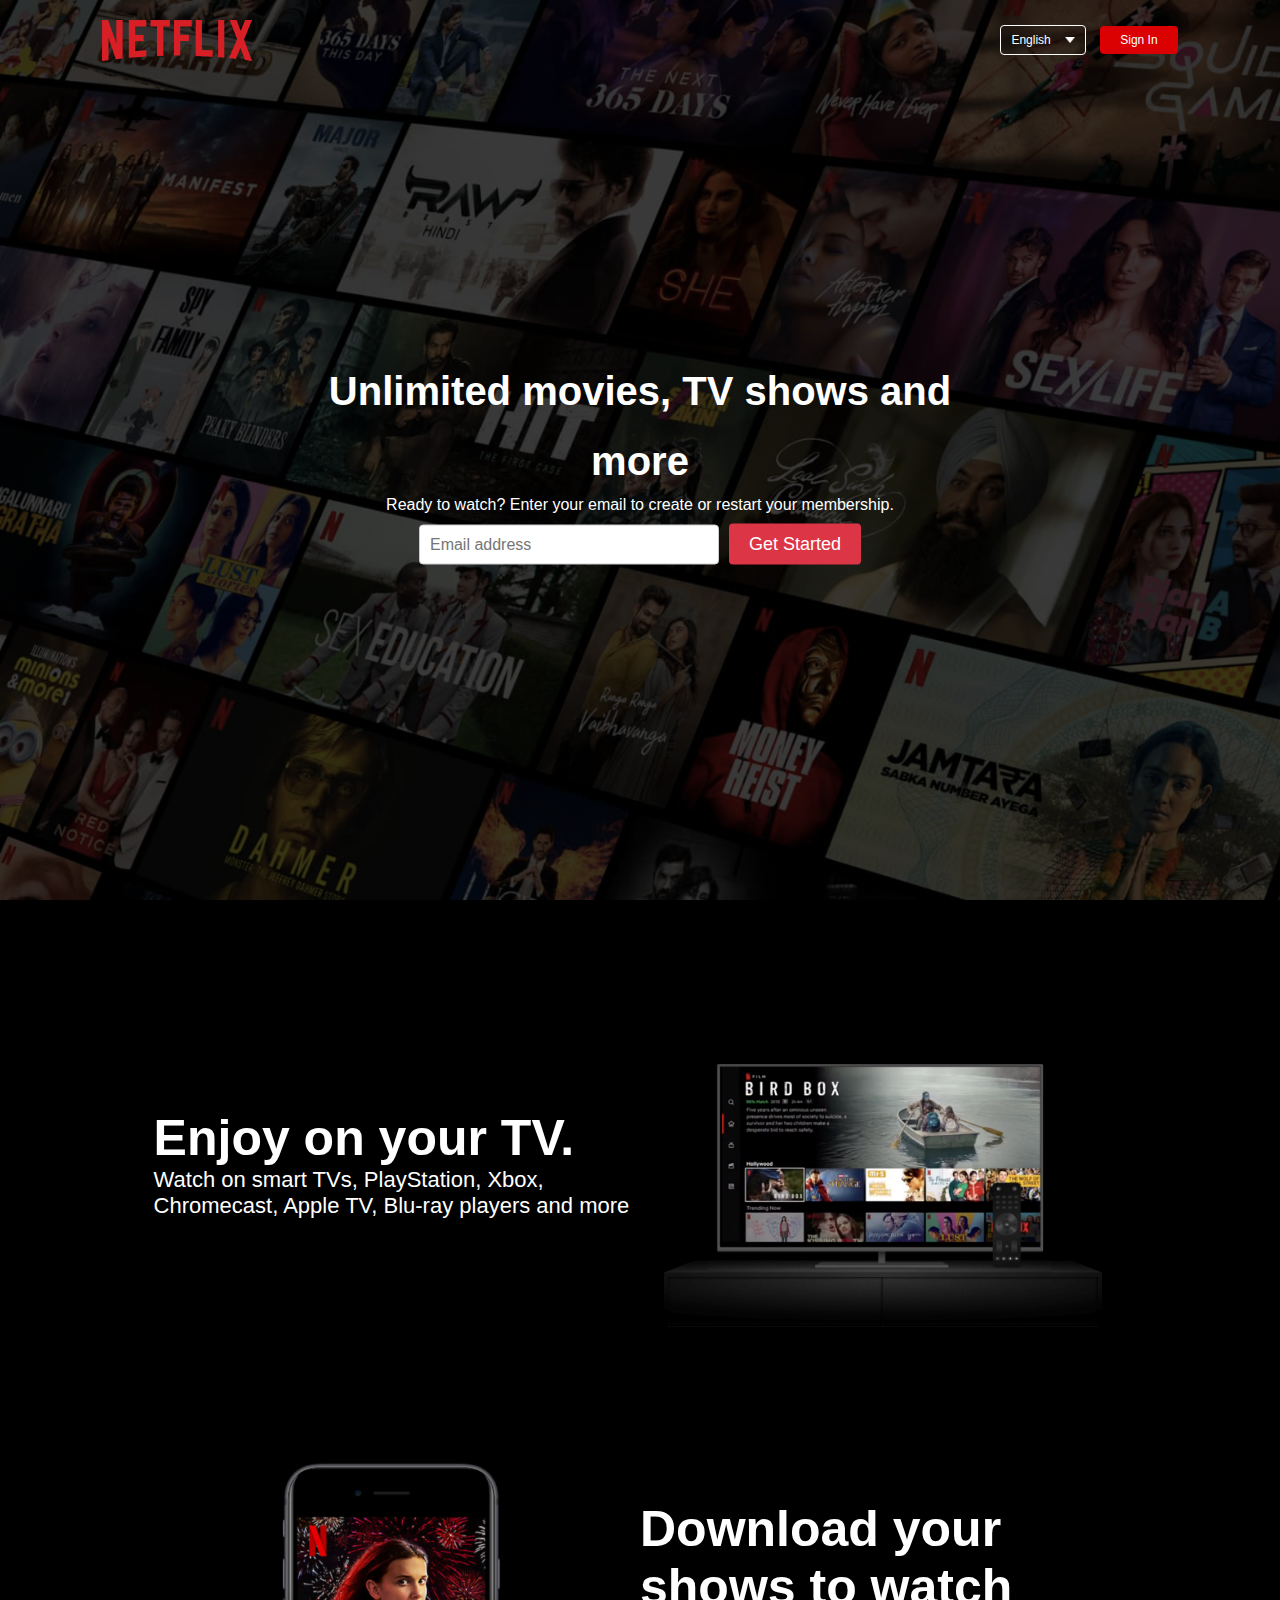
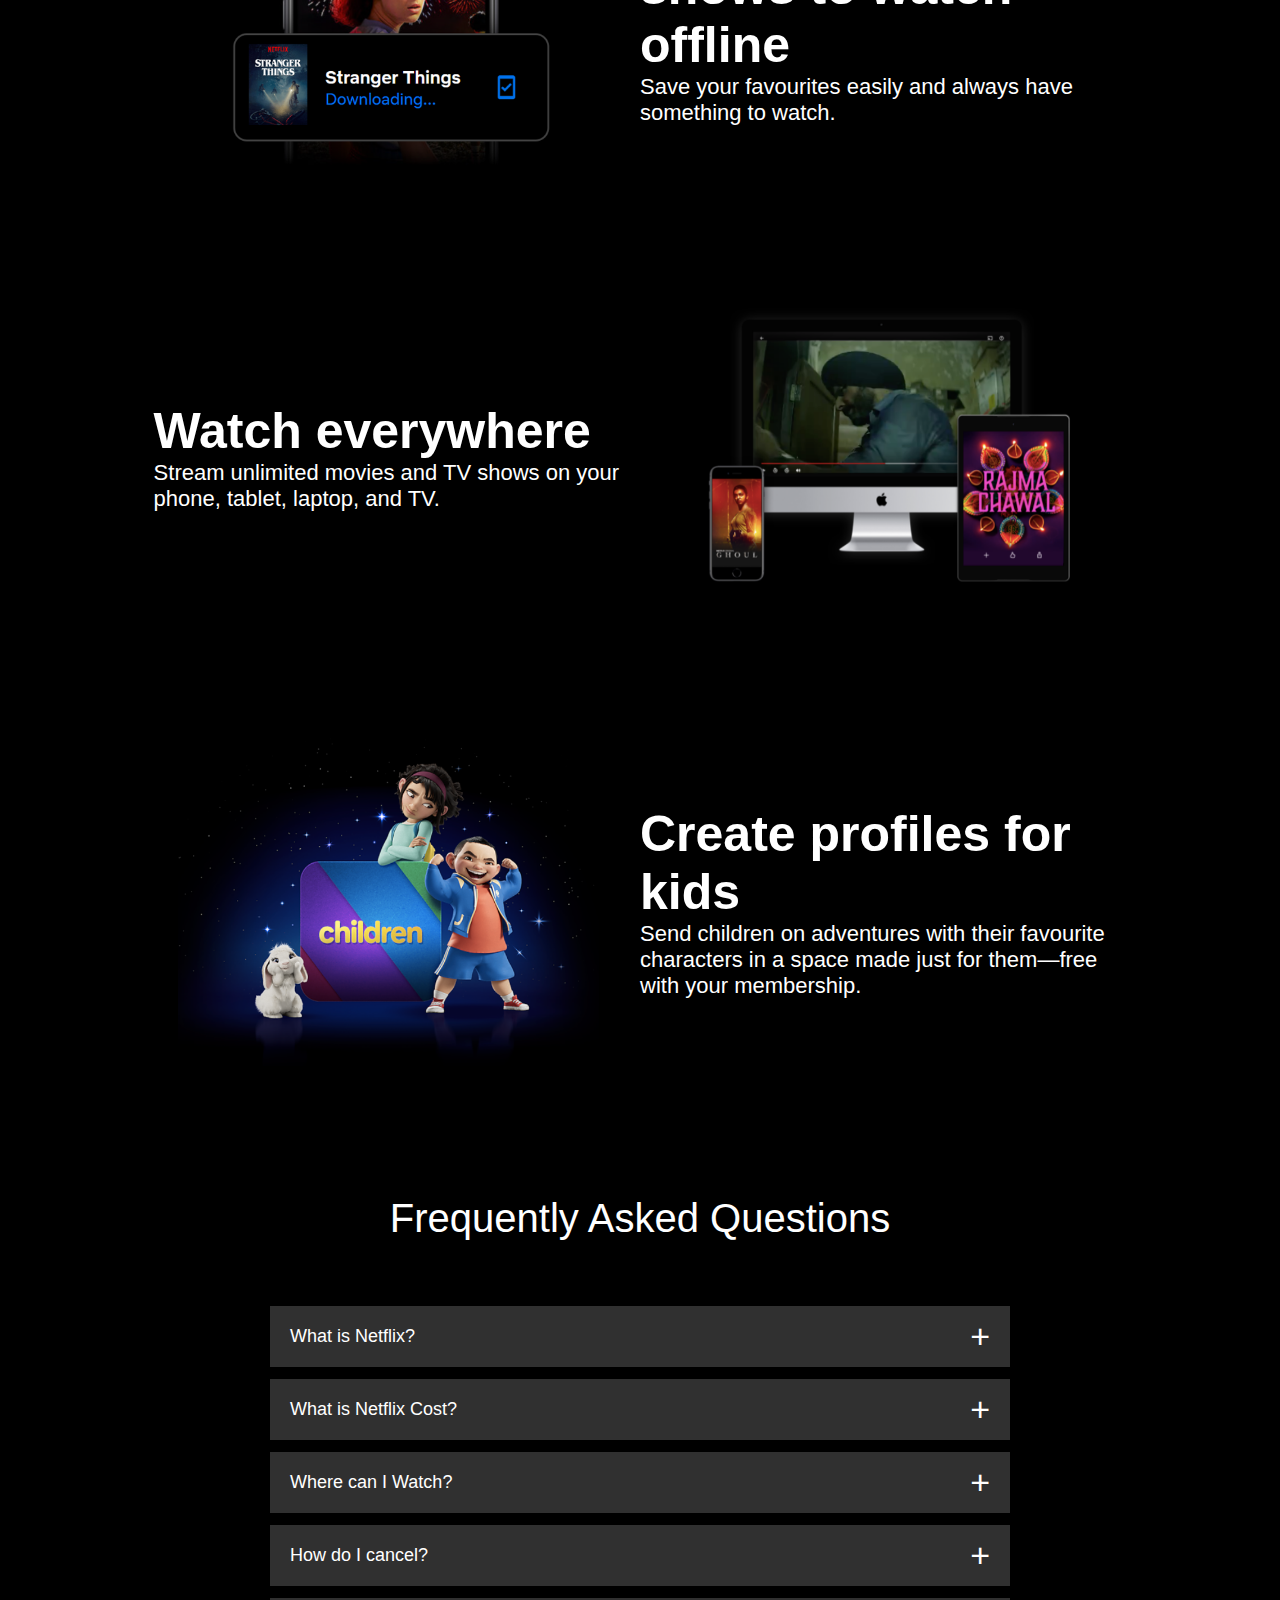
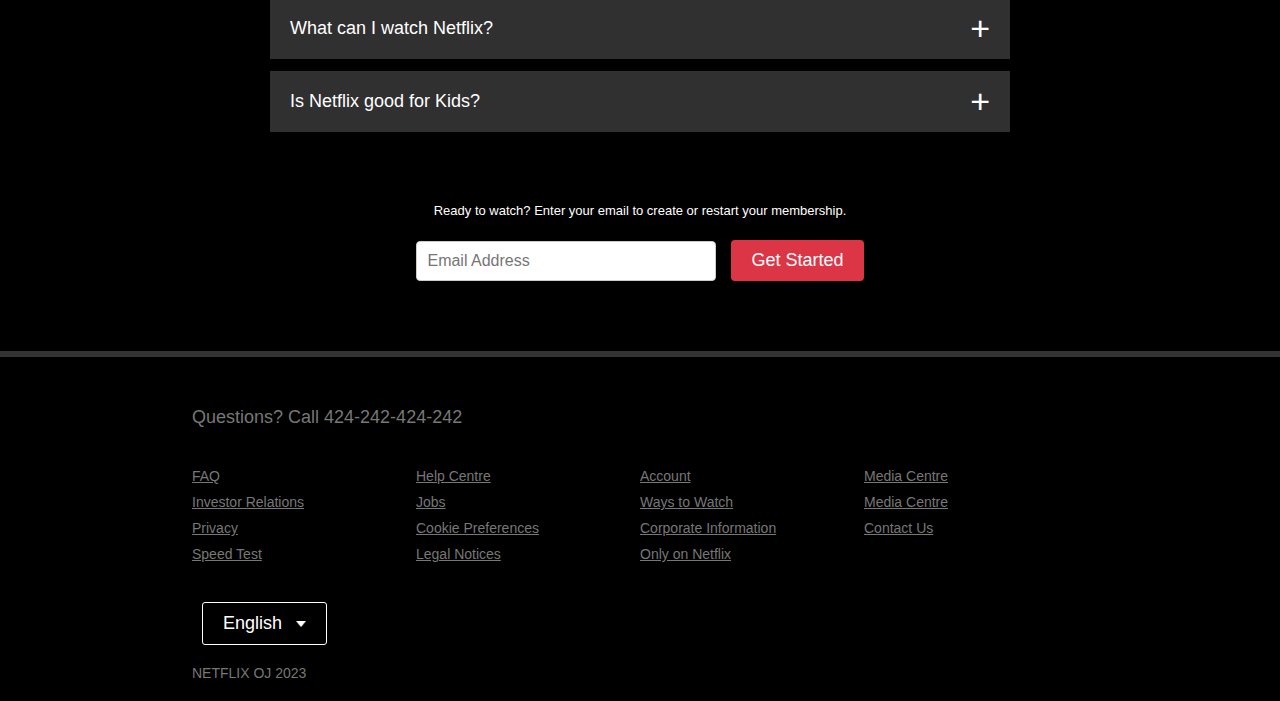
==== index.html @ 1d50f998 "update netflix and add new features" ====
<!DOCTYPE html>
<html lang="en">
  <head>
    <meta charset="UTF-8" />
    <meta name="viewport" content="width=device-width, initial-scale=1.0" />
    <title>Netflix CLone</title>
    <link rel="shortcut icon" href="./images/Netflix_icon.svg.png">
    <link rel="stylesheet" href="./styles.css" />
  </head>
  <body>
    <div class="header">
      <!-------------------        NavBar     -------------->
      <nav>
        <img src="./images/logo.png" class="logo" />
        <div>
          <button class="language-btn">
            English <img src="./images/down-icon.png" alt="" />
          </button>
          <button>Sign In</button>
        </div>
      </nav>
      <!-------------------   Header Content     -------------->

      <div class="header-content">
        <h1>Unlimited movies, TV shows and more</h1>
        <p>
          Ready to watch? Enter your email to create or restart your membership.
        </p>
        <div class="container">
          <input type="email" placeholder="Email address">
          <button>Get Started </button>
        </div>
      </div>
    </div>

    <!-- Features -->

    <div class="features">
      <div class="row">
        <div class="text-col">
          <h2>Enjoy on your TV.</h2>
          <p>
            Watch on smart TVs, PlayStation, Xbox, Chromecast, Apple TV, Blu-ray
            players and more
          </p>
        </div>
        <div class="img-col">
          <img src="images/feature-1.png" alt="" />
        </div>
      </div>

      <div class="row">
        <div class="img-col">
          <img src="images/feature-2.png" alt="" />
        </div>
        <div class="text-col">
          <h2>Download your shows to watch offline</h2>
          <p>Save your favourites easily and always have something to watch.</p>
        </div>
      </div>

      <div class="row">
        <div class="text-col">
          <h2>Watch everywhere</h2>
          <p>
            Stream unlimited movies and TV shows on your phone, tablet, laptop,
            and TV.
          </p>
        </div>
        <div class="img-col">
          <img src="images/feature-3.png" alt="" />
        </div>
      </div>

      <div class="row">
        <div class="img-col">
          <img src="images/feature-4.png" alt="" />
        </div>
        <div class="text-col">
          <h2>Create profiles for kids</h2>
          <p>
            Send children on adventures with their favourite characters in a
            space made just for them—free with your membership.
          </p>
        </div>
      </div>
    </div>

    <!-- Faq Section -->
    <div class="faq">
<h2>
    Frequently Asked Questions</h2>

</h2>
<ul class="accordian">
    <li>
        <input type="radio" name="accordian" id="first">
        <label for="first">What is Netflix?</label>
        <div class="content">
            <p>Netflix is a streaming service that offers a wide variety of award-winning TV shows, movies, anime, documentaries and more – on thousands of internet-connected devices.

                You can watch as much as you want, whenever you want, without a single ad – all for one low monthly price. There's always something new to discover, and new TV shows and movies are added every week!</p>
        </div>
    </li>
    <li>
        <input type="radio" name="accordian" id="second">
        <label for="second">What is Netflix Cost?</label>
        <div class="content">
            <p>Watch Netflix on your smartphone, tablet, Smart TV, laptop, or streaming device, all for one fixed monthly fee. Plans range from ₹ 149 to ₹ 649 a month. No extra costs, no contracts.</p>
        </div>
    </li>
    <li>
        <input type="radio" name="accordian" id="third">
        <label for="third">Where can I Watch?</label>
        <div class="content">
            <p>Watch anywhere, anytime. Sign in with your Netflix account to watch instantly on the web at netflix.com from your personal computer or on any internet-connected device that offers the Netflix app, including smart TVs, smartphones, tablets, streaming media players and game consoles.

                You can also download your favourite shows with the iOS, Android, or Windows 10 app. Use downloads to watch while you're on the go and without an internet connection. Take Netflix with you anywhere.</p>
        </div>
    </li>
    <li>
        <input type="radio" name="accordian" id="fourth">
        <label for="fourth">How do I cancel?</label>
        <div class="content">
            <p>Netflix is flexible. There are no annoying contracts and no commitments. You can easily cancel your account online in two clicks. There are no cancellation fees – start or stop your account anytime.</p>
        </div>
    </li>
    <li>
        <input type="radio" name="accordian" id="fifth">
        <label for="fifth">What can I watch Netflix?</label>
        <div class="content">
            <p>Netflix has an extensive library of feature films, documentaries, TV shows, anime, award-winning Netflix originals, and more. Watch as much as you want, anytime you want.</p>
        </div>
    </li>
    <li>
        <input type="radio" name="accordian" id="sixth">
        <label for="sixth">Is Netflix good for Kids?</label>
        <div class="content">
            <p>The Netflix Kids experience is included in your membership to give parents control while kids enjoy family-friendly TV shows and films in their own space.

                Kids profiles come with PIN-protected parental controls that let you restrict the maturity rating of content kids can watch and block specific titles you don’t want kids to see.</p>
        </div>
    </li>
</ul>
<small>
    Ready to watch? Enter your email to create or restart your membership.
</small>
<form class="email-signup">
    <input type="email" placeholder="Email Address" />
    <button type="submit">Get Started</button>
  </form>
    </div>


<!-------------------- Footer-------------->

<div class="footer">
    <h2>
        Questions? Call 424-242-424-242    </h2>
        <div class="row">
            <div class="col">
                <a href="#">FAQ</a>
                <a href="#">Investor Relations</a>
                <a href="#">Privacy</a>
                <a href="#">Speed Test</a>
            </div>
            <div class="col">
                <a href="#">
                    Help Centre</a>
                <a href="#">Jobs</a>
                <a href="#">
                    Cookie Preferences</a>
                <a href="#">
                    Legal Notices</a>
            </div>
            <div class="col">
                <a href="#">
                    Account</a>
                <a href="#">Ways to Watch</a>
                <a href="#">
                    Corporate Information</a>
                <a href="#">
                    Only on Netflix</a>
            </div>
            <div class="col">
                <a href="#">
                    Media Centre</a>
                <a href="#">
                    Media Centre</a>
                <a href="#">Contact Us</a>
       
            </div>
        
        </div>
        <button class="language-btn">
            English <img src="./images/down-icon.png" alt="" />
          </button>
          <p class="copyright-text">NETFLIX OJ 2023</p>
</div>
  </body>
</html>
---- styles.css ----
* {
    margin: 0;
    padding: 0;
    font-family: 'Poppins', sans-serif;
    box-sizing: border-box;
}

body {
    background: #000;
    color: white;
}

/* NavBar */

.header {
    width: 100%;
    height: 100vh;
    background-image: linear-gradient(rgba(0, 0, 0, 0.7), rgba(0, 0, 0, 0.7)), url(./images/header-image.png);
    background-size: cover;
    background-position: center;
    padding: 10px 8%;
    position: relative;
}

nav {
    display: flex;
    justify-content: space-between;
    align-items: center;
    padding: 10px 0;
}

.logo {
    width: 150px;
    cursor: pointer;
}


nav button {
    border: 0;
    outline: 0;
    background: #db0001;
    color: #fff;
    padding: 7px 20px;
    font-size: 12px;
    border-radius: 4px;
    margin-left: 10px;
    cursor: pointer;
}

.language-btn {
    display: inline-flex;
    align-items: center;
    background: transparent;
    border: 1px solid #fff;
    padding: 7px 10px;
}


.language-btn img {
    width: 10px;
    margin-left: 14px;
}

/* Header Content */

.header-content {
    position: absolute;
    top: 40%;
    left: 50%;
    transform: translate(-50%, -50%);
    margin-top: 100px;

}

.header-content h1 {
    font-size: 40px;
    line-height: 70px;
    font-weight: 600;
    text-align: center;
}
.language-switcher {
    position: relative;
    display: inline-block;
}

.language-button {
    /* Style the button */
    background-color: black;
    border: 1px solid #ccc;
    padding: 8px 12px;
    cursor: pointer;
}

.language-list {
    position: absolute;
    top: 100%;
    left: 0;
    display: none;
    background-color: white;
    border: 1px solid #ccc;
    z-index: 1;
}

.language-item {
    list-style: none;
    padding: 8px 12px;
    cursor: pointer;
}

.language-list a {
    text-decoration: none;
    color: #333;
}

.language-item:hover {
    background-color: #f0f0f0;
}


.container {
    display: flex;
    /* flex-direction: column; */
    align-items: center;
    justify-content: center;
    margin:auto;
    /* height: 100vh; */
    text-align: center;
    /* margin-top: 10px; */
}
.header-content p{
    text-align: center;
    margin-bottom: 10px;
}
  
  
input[type="email"] {
    width: 300px;
    padding: 10px;
    border: 1px solid #ccc;
    border-radius: 4px;
    font-size: 16px;
    /* margin-bottom: 20px; */
}
  
button {
    background-color: #dc3545;
    color: white;
    padding: 10px 20px;
    border: none;
    border-radius: 4px;
    font-size: 18px;
    cursor: pointer;
    margin-left:10px;
}
  
button:hover {
    background-color: #c82333;
}

/* Features */

.features {
    padding: 50px 12%;
    font-size: 22px;
}

.row {
    display: flex;
    width: 100%;
    align-items: center;
    flex-wrap: wrap;
    padding: 50px 0;

}

.text-col,
.img-col {
    flex-basis: 50%;
    margin-bottom: 20px;
}

.img-col img {
    display: block;
    width: 90%;
    margin: auto;

}

.features h2 {
    font-size: 50px;
    font-weight: 600;
}

/* ------------------------FAQs------------------------ */

.faq {
    padding: 10px 12%;
    text-align: center;
    font-size: 18px;
}

.faq h2 {
    font-weight: 500;
    font-size: 40px;
}

.accordian {
    margin: 60px auto;
    width: 100%;
    max-width: 750px;
}

.accordian li {
    list-style: none;
    width: 100%;
    padding: 5px;
}

.accordian li label {
    display: flex;
    align-items: center;
    padding: 20px;
    font-size: 18px;
    font-weight: 500;
    background: #303030;
    margin-bottom: 2px;
    cursor: pointer;
    position: relative;

}

label::after {
    content: '+';
    font-size: 34px;
    position: absolute;
    right: 20px;
    transition: transform 0.5s;
}

input[type="radio"] {
    display: none;
}

.accordian .content {
    background: #303030;
    text-align: left;
    padding: 0 20px;
    max-height: 0;
    overflow: hidden;
    transition: max-height 0.5s, padding 0.5s;
}

.accordian input[type="radio"]:checked+label+.content {
    max-height: 600px;
    padding: 30px 20px;

}


.accordian input[type="radio"]:checked+label::after {
    transform: rotate(135deg);
}

.faq .email-signup {
    max-width: 600px;
    margin: 20px auto 60px;
}

.faq small {
    font-size: 13px;
}

/*--------------------------Footer----------------------*/

.footer {
    padding: 50px 15% 10px;
    border-top: 6px solid #333;
    color: #777;
}

.footer h2 {
    font-size: 18px;
    font-weight: 400;
    margin-bottom: 30px;

}


.footer .col {
    flex-basis: 25%;
    flex-grow: 1;
    margin-bottom: 20px;
}

.footer .col a {
    display: block;
    color: #777;
    font-size: 14px;
    margin-bottom: 10px;

}

.footer .row {
    align-items: flex-start;
    padding: 10px 0;

}

.footer .language-btn {
    color: white;
    padding: 10px 20px;
    border-radius: 3px;
}

.copyright-text {
    font-size: 14px;
    margin-top: 20px;
    margin-bottom: 10px;
}

/* Media Querries for small Design */

@media only screen and (max-width: 600px) {
    .logo {
        width: 100px;
    }

    nav button {
        padding: 5px 10px;

    }

    nav .language-btn {
        padding: 4px 8px;
    }

    .header-content {
        position: unset;
        transform: none;
        padding-top: 150px;
    }

    .header-content h1 {
        font-size: 30px;
    }

    .email-signup button {
        font-size: 12px;
        padding: 10px 15px;
    }

    .text-col,
    .img-col {
        flex-basis: 100%;
    }

    .features h2 {
        font-size: 30px;
    }

    .features p {
        font-size: 15px;
    }

    .row:nth-child(2),
    .row:nth-child(4) {
        flex-direction: column-reverse;
    }

    .features .row {
        padding: 10px 0;
    }

    .faq h2 {
        font-size: 20px;
    }

    .accordian .content {
        font-size: 14px;
    }

    .accordian li label {
        padding: 10px;
        font-size: 14px;
    }

    label::after {
        font-size: 22px;

    }


}
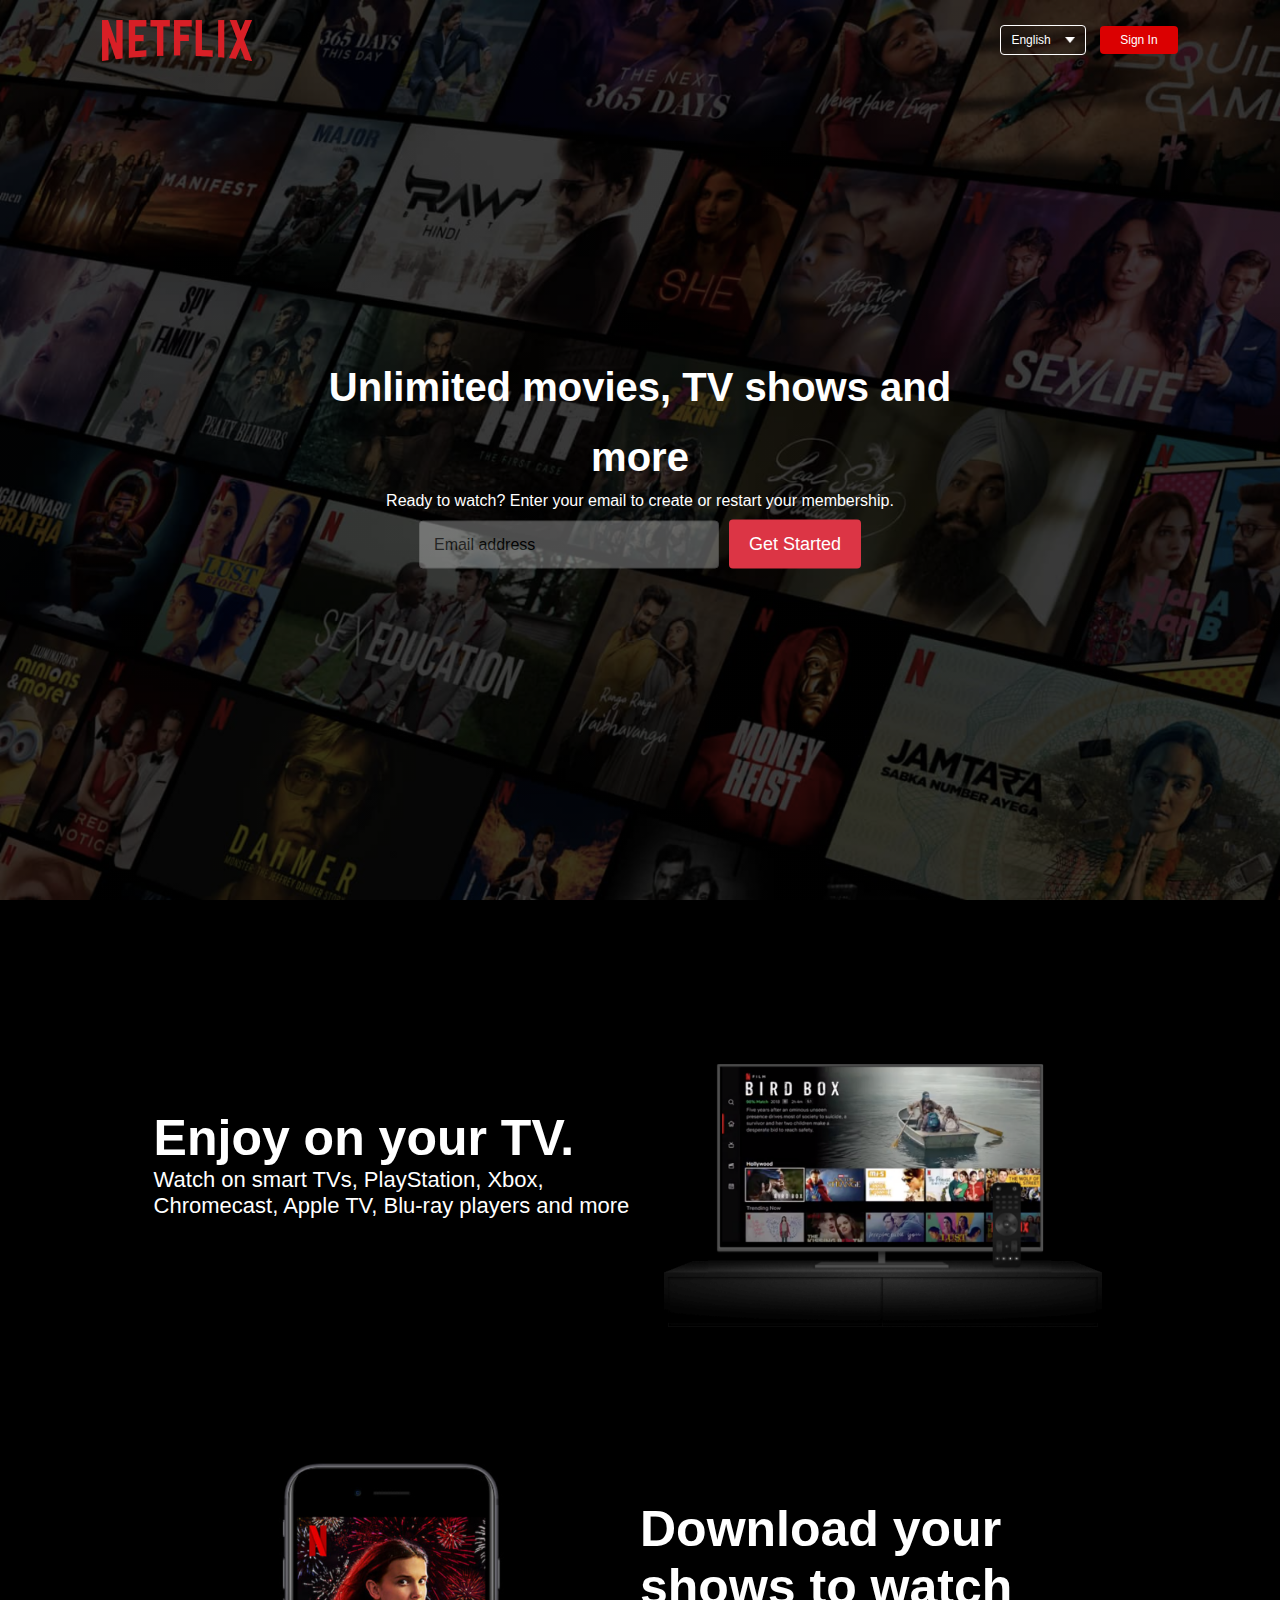
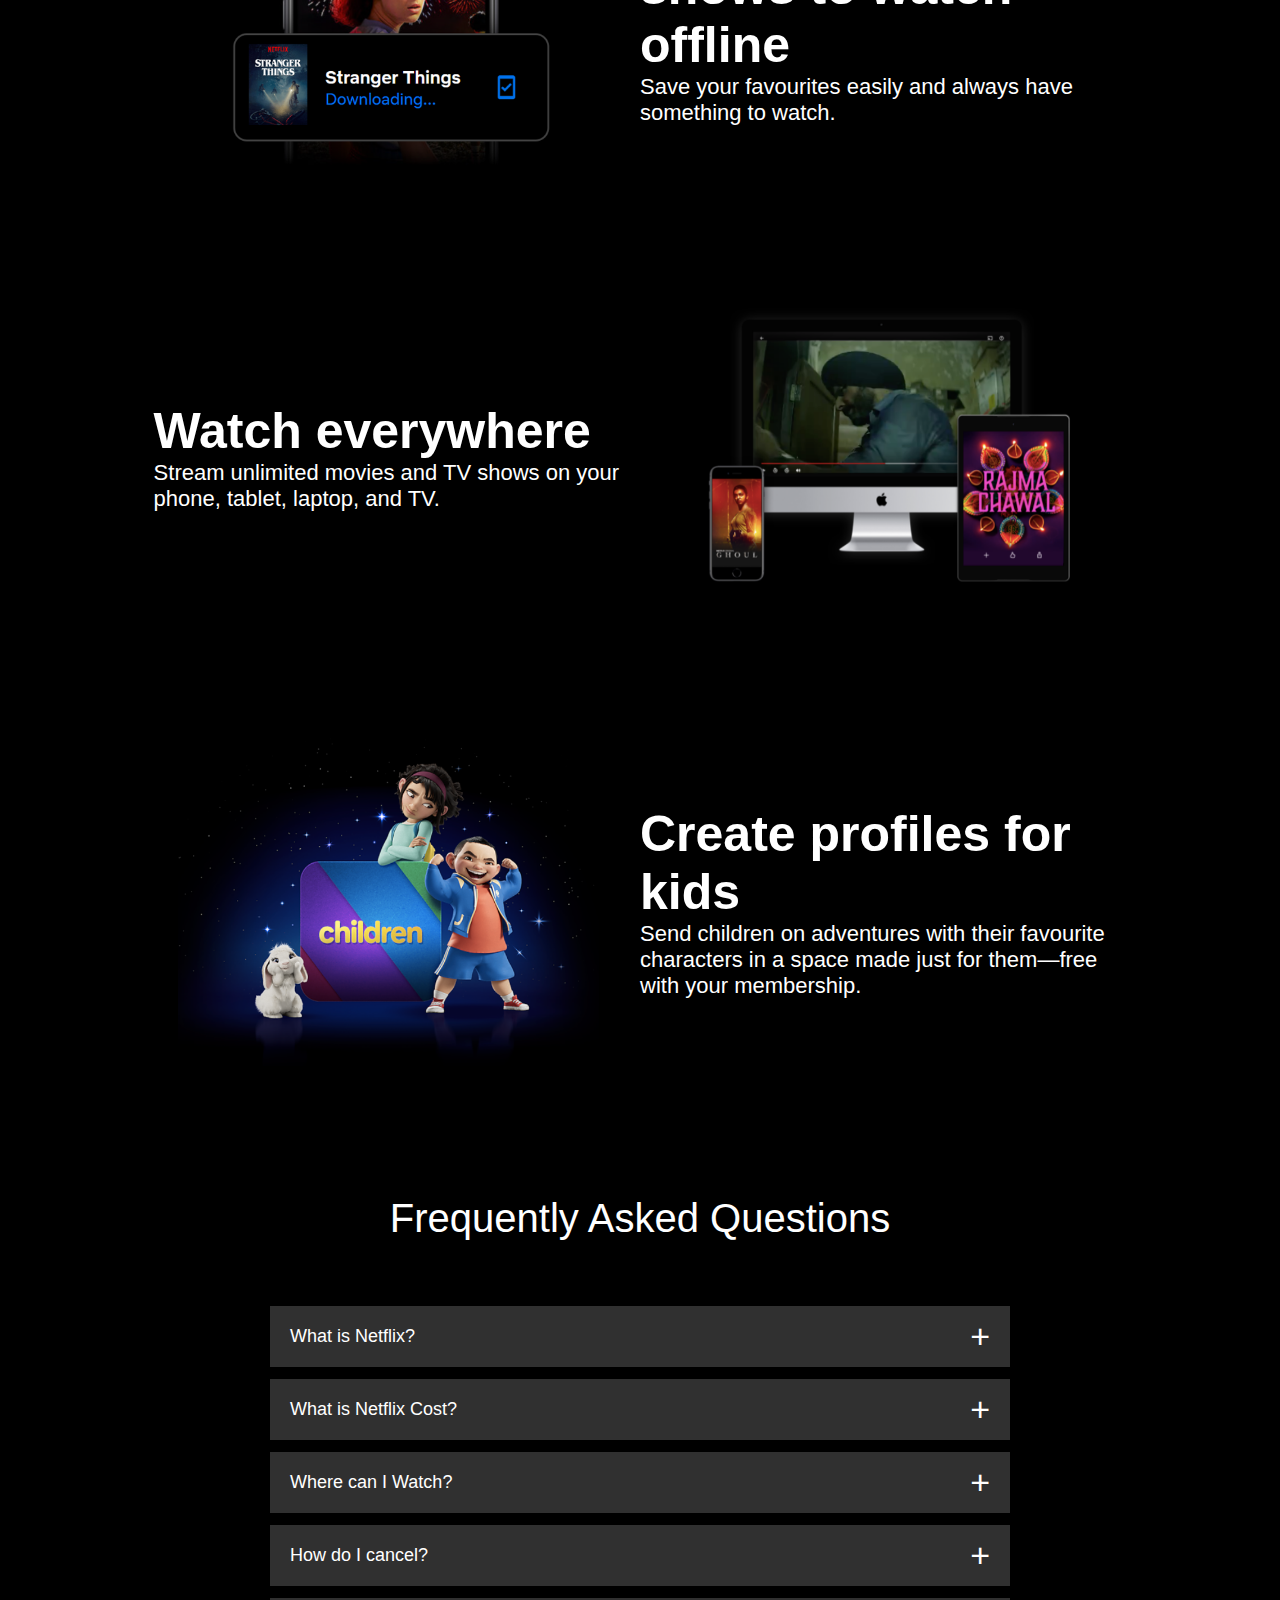
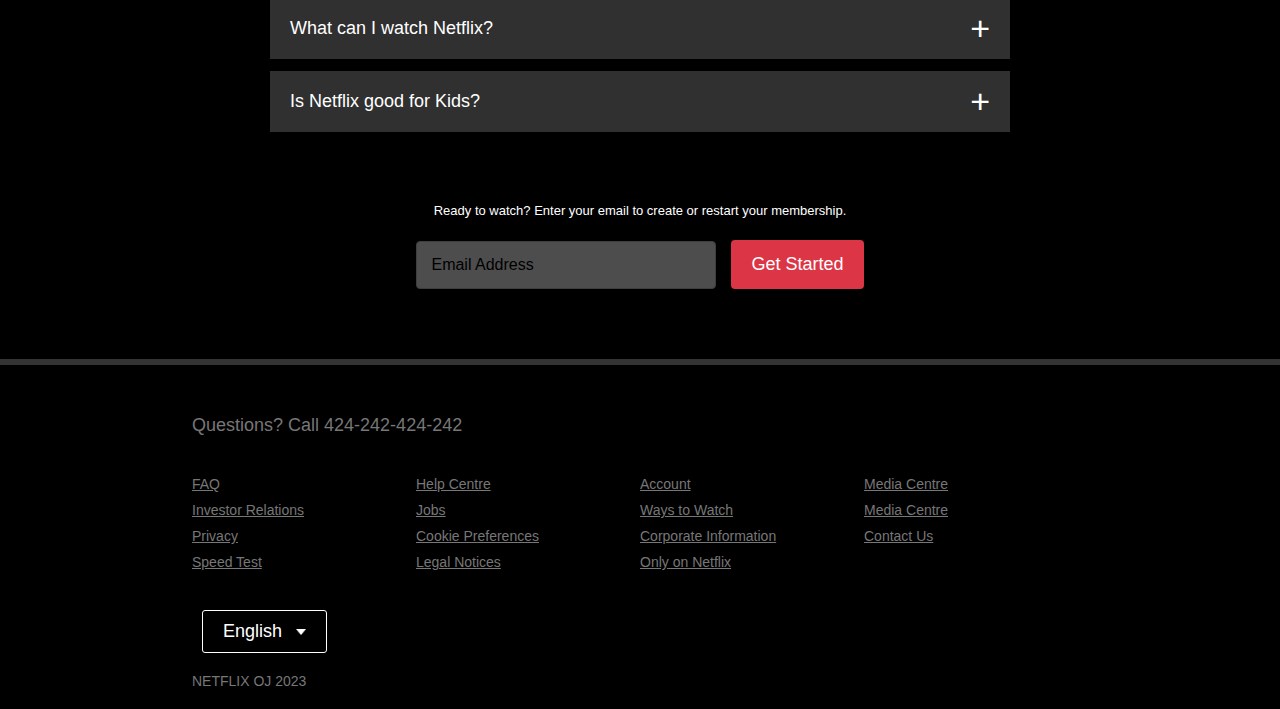
==== commit bb329d8b: "update logo" ====
--- a/index.html
+++ b/index.html
@@ -4,7 +4,7 @@
     <meta charset="UTF-8" />
     <meta name="viewport" content="width=device-width, initial-scale=1.0" />
     <title>Netflix CLone</title>
-    <link rel="shortcut icon" href="./images/Netflix_icon.svg.png">
+    <link rel="shortcut icon" href="./images/icons8-netflix-96.png">
     <link rel="stylesheet" href="./styles.css" />
   </head>
   <body>
--- a/styles.css
+++ b/styles.css
@@ -78,10 +78,7 @@
     font-weight: 600;
     text-align: center;
 }
-.language-switcher {
-    position: relative;
-    display: inline-block;
-}
+
 
 .language-button {
     /* Style the button */
@@ -135,17 +132,21 @@
   
 input[type="email"] {
     width: 300px;
-    padding: 10px;
+    padding: 14px;
     border: 1px solid #ccc;
     border-radius: 4px;
     font-size: 16px;
+    opacity: 0.3;
     /* margin-bottom: 20px; */
+}
+input[type="email"]::placeholder {
+    color: black; 
 }
   
 button {
     background-color: #dc3545;
     color: white;
-    padding: 10px 20px;
+    padding: 14px 20px;
     border: none;
     border-radius: 4px;
     font-size: 18px;
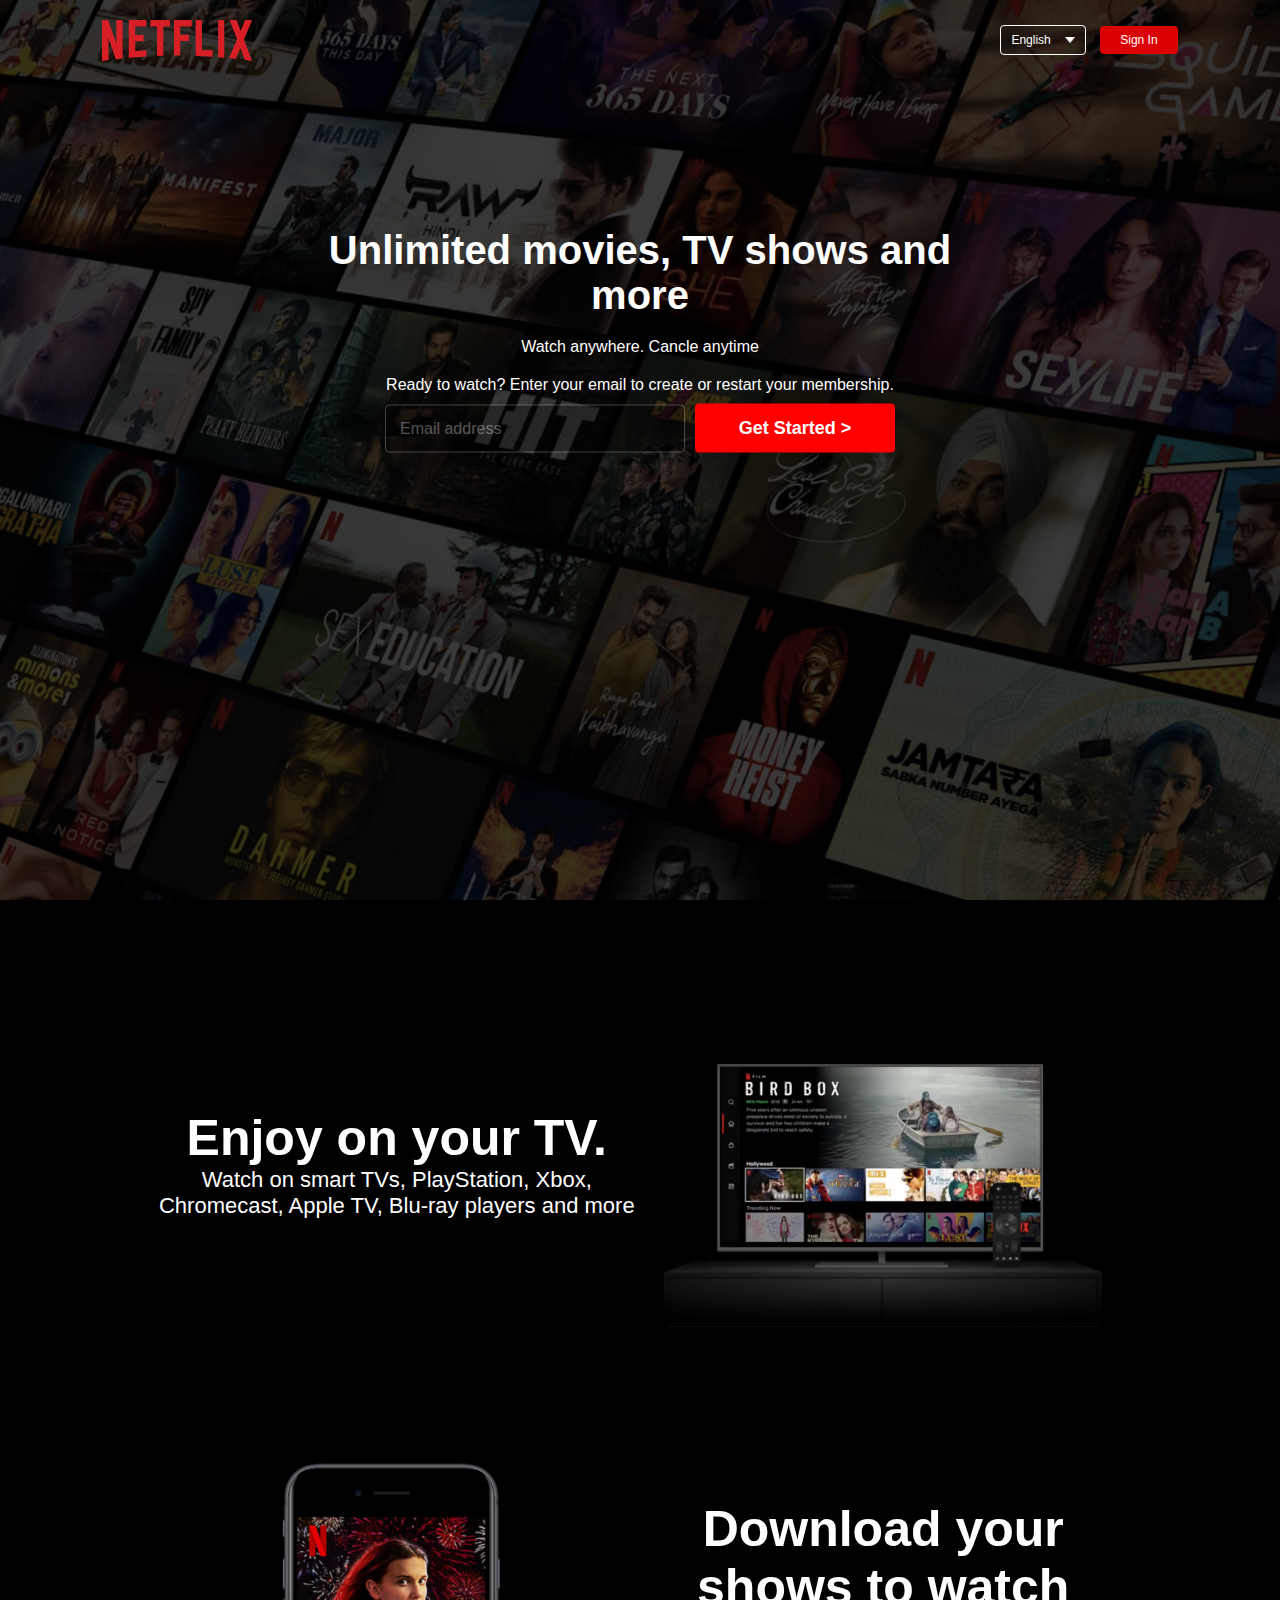
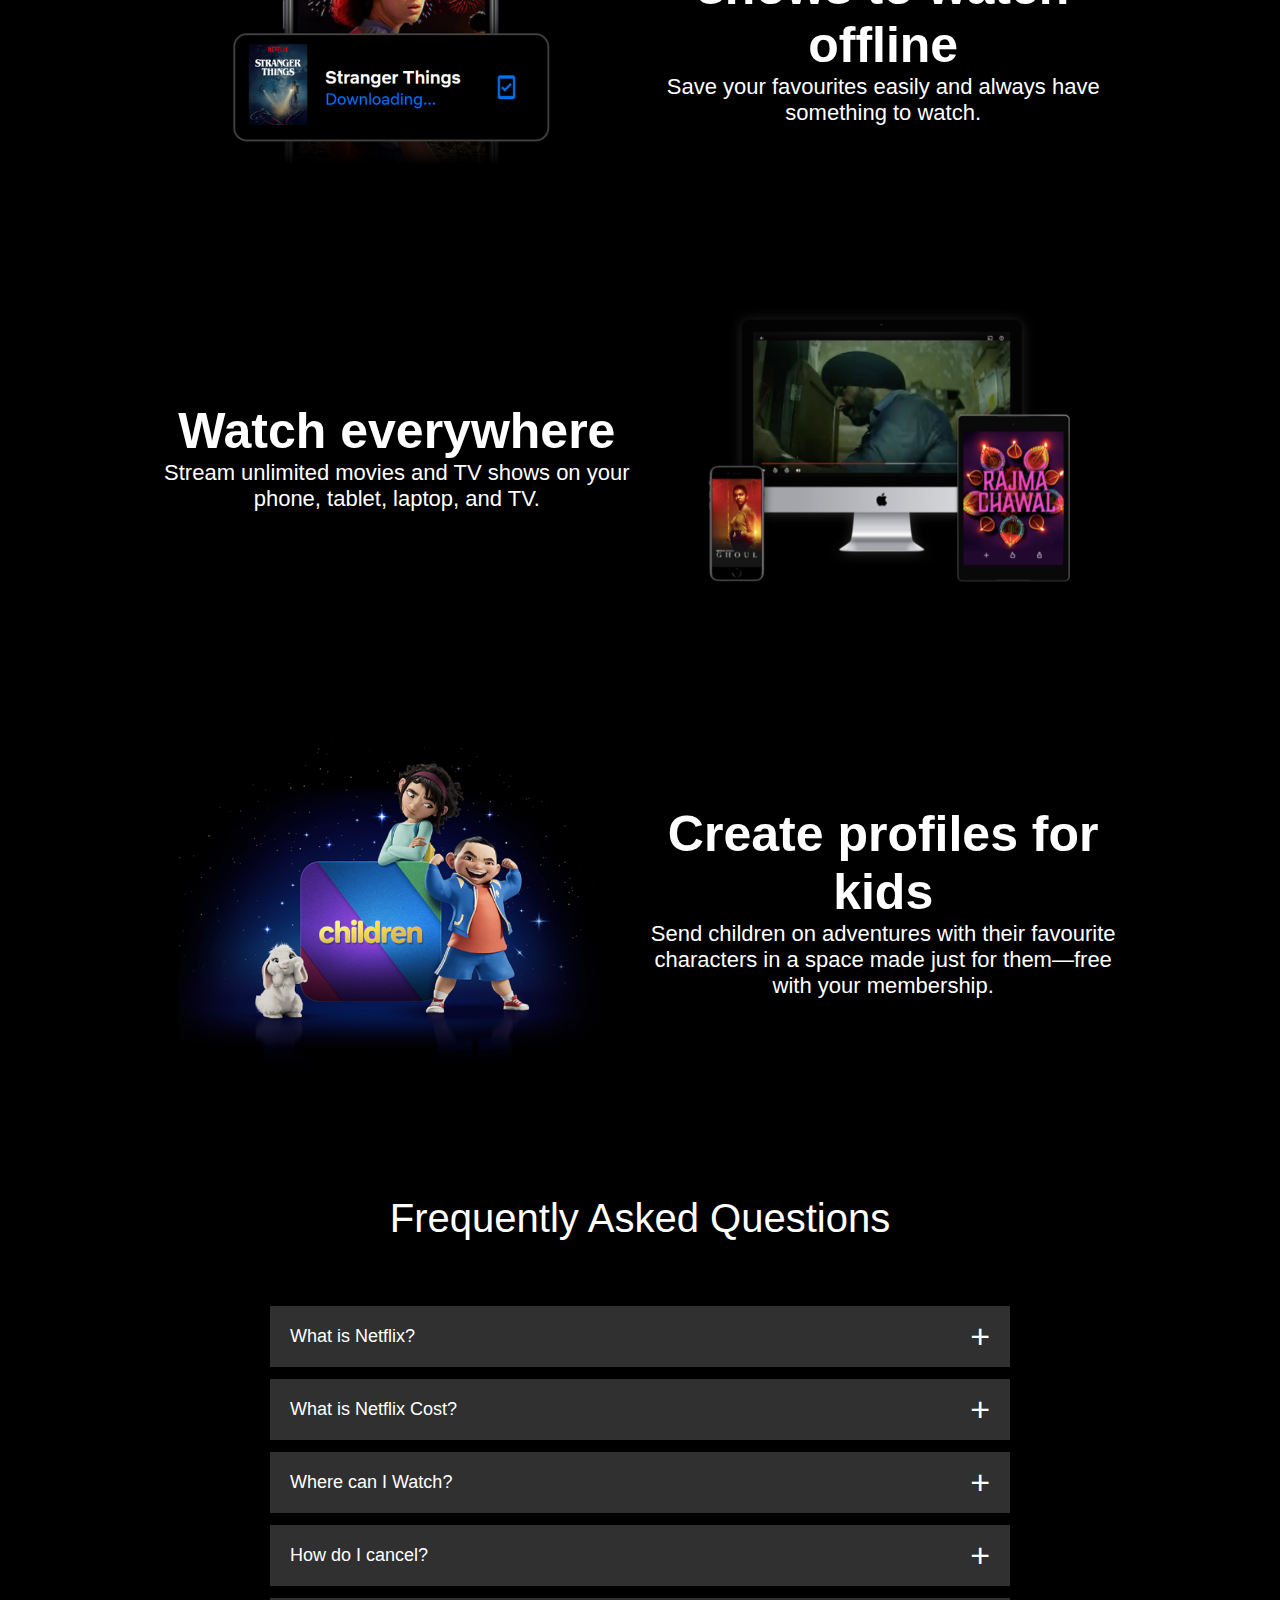
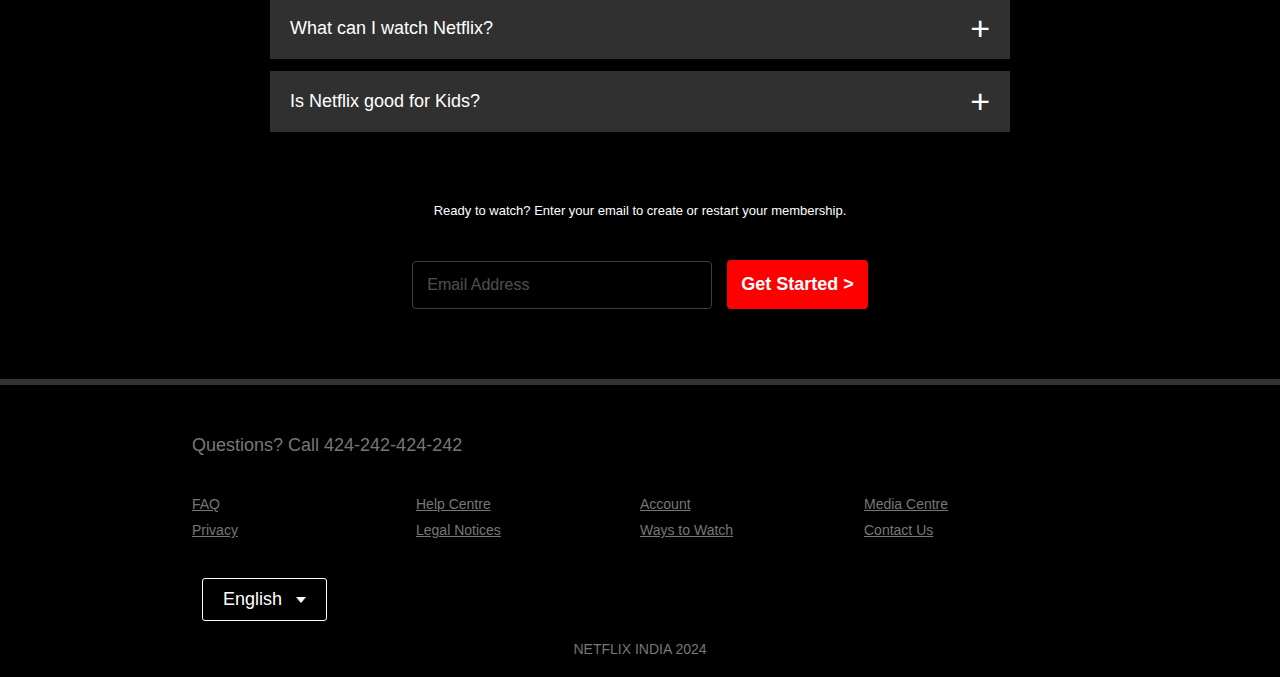
==== commit 3a6692d2: "update button" ====
--- a/index.html
+++ b/index.html
@@ -3,7 +3,7 @@
   <head>
     <meta charset="UTF-8" />
     <meta name="viewport" content="width=device-width, initial-scale=1.0" />
-    <title>Netflix CLone</title>
+    <title>Netflix India - Watch TV shows online, Watch Movies online</title>
     <link rel="shortcut icon" href="./images/icons8-netflix-96.png">
     <link rel="stylesheet" href="./styles.css" />
   </head>
@@ -23,12 +23,15 @@
 
       <div class="header-content">
         <h1>Unlimited movies, TV shows and more</h1>
+        <p id="watch-any">
+          Watch anywhere. Cancle anytime
+        </p>
         <p>
           Ready to watch? Enter your email to create or restart your membership.
         </p>
         <div class="container">
           <input type="email" placeholder="Email address">
-          <button>Get Started </button>
+          <button><b>Get Started   > </b></button>
         </div>
       </div>
     </div>
@@ -147,7 +150,7 @@
 </small>
 <form class="email-signup">
     <input type="email" placeholder="Email Address" />
-    <button type="submit">Get Started</button>
+    <button type="submit"><b>Get Started   > </b></button>
   </form>
     </div>
 
@@ -160,16 +163,16 @@
         <div class="row">
             <div class="col">
                 <a href="#">FAQ</a>
-                <a href="#">Investor Relations</a>
+                <!-- <a href="#">Investor Relations</a> -->
                 <a href="#">Privacy</a>
-                <a href="#">Speed Test</a>
+                <!-- <a href="#">Speed Test</a> -->
             </div>
             <div class="col">
                 <a href="#">
                     Help Centre</a>
-                <a href="#">Jobs</a>
-                <a href="#">
-                    Cookie Preferences</a>
+               
+                <!-- <a href="#">
+                    Cookie Preferences</a> -->
                 <a href="#">
                     Legal Notices</a>
             </div>
@@ -177,14 +180,10 @@
                 <a href="#">
                     Account</a>
                 <a href="#">Ways to Watch</a>
-                <a href="#">
-                    Corporate Information</a>
-                <a href="#">
-                    Only on Netflix</a>
-            </div>
-            <div class="col">
-                <a href="#">
-                    Media Centre</a>
+                <!-- <a href="#">
+                    Corporate Information</a> -->
+            </div>
+            <div class="col">
                 <a href="#">
                     Media Centre</a>
                 <a href="#">Contact Us</a>
@@ -192,10 +191,10 @@
             </div>
         
         </div>
-        <button class="language-btn">
+        <button class="language-btn" id="footer-button">
             English <img src="./images/down-icon.png" alt="" />
           </button>
-          <p class="copyright-text">NETFLIX OJ 2023</p>
+          <p class="copyright-text">NETFLIX INDIA 2024</p>
 </div>
   </body>
 </html>
--- a/styles.css
+++ b/styles.css
@@ -74,7 +74,8 @@
 
 .header-content h1 {
     font-size: 40px;
-    line-height: 70px;
+    /* line-height: 70px; */
+    margin-bottom: 20px;
     font-weight: 600;
     text-align: center;
 }
@@ -138,25 +139,39 @@
     font-size: 16px;
     opacity: 0.3;
     /* margin-bottom: 20px; */
+    background-color: black;
 }
 input[type="email"]::placeholder {
-    color: black; 
+    color: white;
+    text-decoration: solid;
+
+}
+
+#watch-any{
+    margin:20px;
+}
+.text-col{
+    text-align: center;
 }
   
 button {
-    background-color: #dc3545;
+    background-color: rgb(255, 0, 0);
     color: white;
-    padding: 14px 20px;
+    padding:14px;
+    width:fit-content;
     border: none;
     border-radius: 4px;
     font-size: 18px;
     cursor: pointer;
     margin-left:10px;
+    font-weight: 16px;
+    text-decoration:solid;
 }
   
 button:hover {
     background-color: #c82333;
 }
+
 
 /* Features */
 
@@ -287,6 +302,7 @@
 }
 
 
+
 .footer .col {
     flex-basis: 25%;
     flex-grow: 1;
@@ -317,6 +333,11 @@
     font-size: 14px;
     margin-top: 20px;
     margin-bottom: 10px;
+    text-align: center;
+}
+.email-signup button{
+    margin-top: 20px;
+    
 }
 
 /* Media Querries for small Design */
@@ -334,6 +355,10 @@
     nav .language-btn {
         padding: 4px 8px;
     }
+    .row{
+        display: flex;
+    }
+
 
     .header-content {
         position: unset;
@@ -389,6 +414,44 @@
         font-size: 22px;
 
     }
-
-
+    input[type="email"] {
+        width: 250px;
+    }
+    #footer-button{
+        display:none;
+    }
+    .email-signup button{
+        width: 50%;
+        
+    }
+
+
+}
+
+@media (min-width: 600px) {
+    .container button{
+        width: 200px;
+
+    }
+    .header-content{
+        margin-top: 50px;
+    }
+    
+    
+}
+@media(min-width:320px){
+    .header-content{
+        margin-top: -20px;
+    }
+}
+
+@media(max-width:452px){
+    .container{
+        display: flex;
+        flex-direction: column;
+        
+    }
+    .container button{
+        margin-top: 20px;
+    }
 }